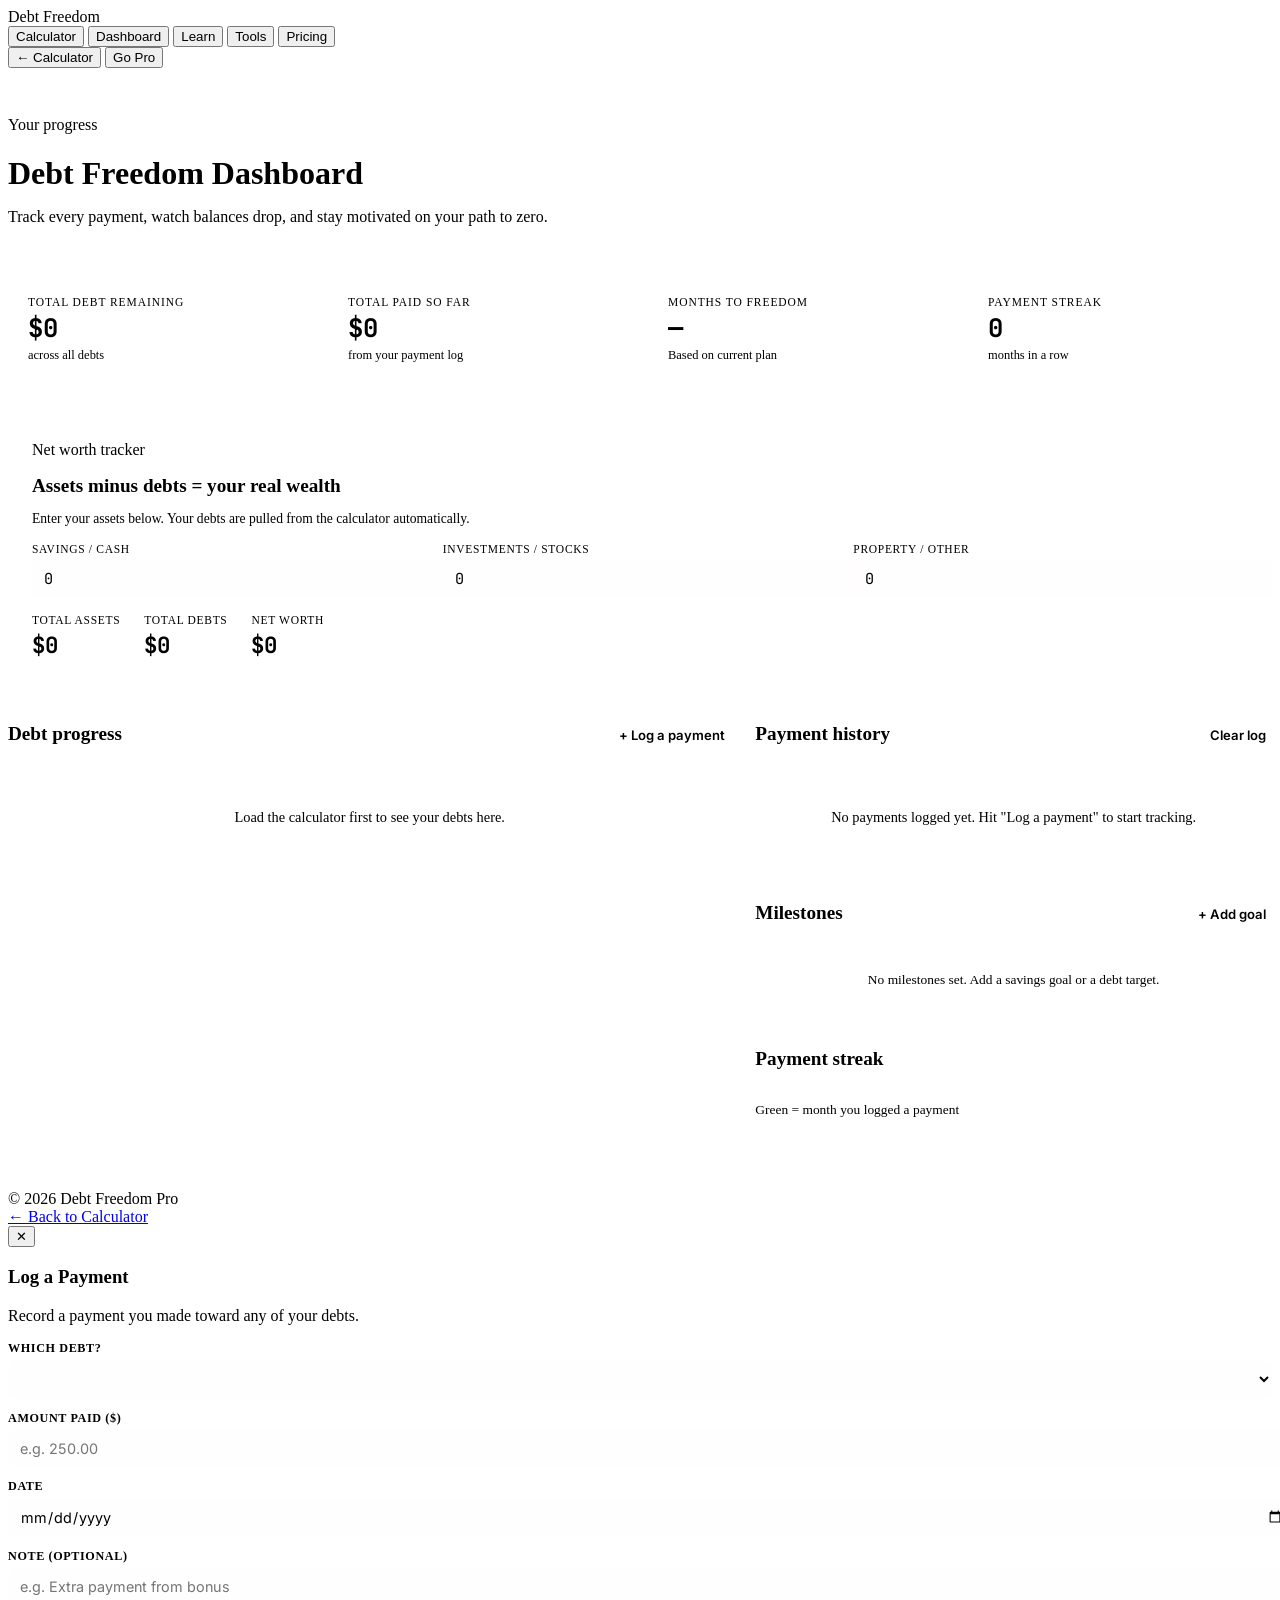
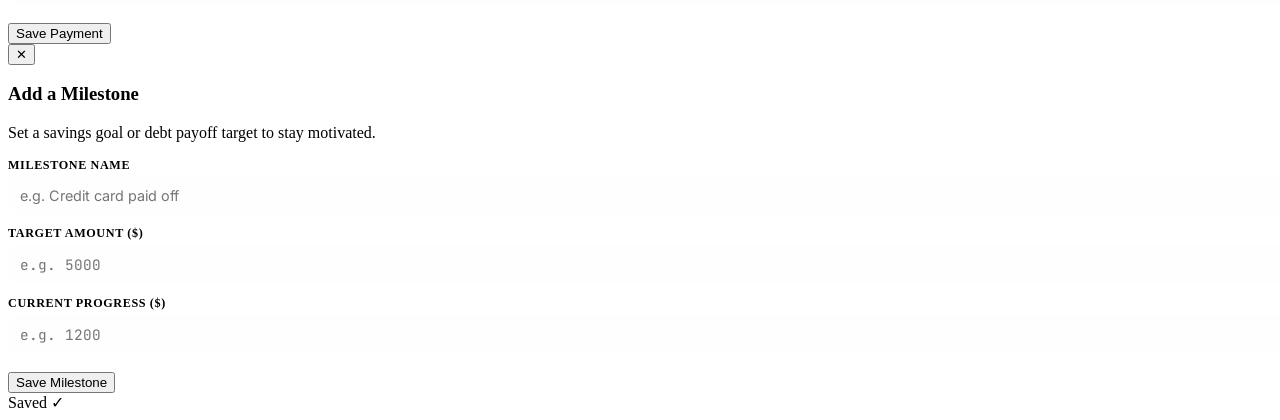
==== dashboard.html @ ec4d518f "Add files via upload" ====
<!DOCTYPE html>
<html lang="en">
<head>
<meta charset="UTF-8">
<meta name="viewport" content="width=device-width, initial-scale=1.0">
<title>Dashboard — Debt Freedom Pro</title>
<link rel="preconnect" href="https://fonts.googleapis.com">
<link rel="preconnect" href="https://fonts.gstatic.com" crossorigin>
<link href="https://fonts.googleapis.com/css2?family=Fraunces:opsz,wght@9..144,400;9..144,600;9..144,700&family=Inter:wght@400;500;600;700&family=JetBrains+Mono:wght@400;500;600;700&display=swap" rel="stylesheet">
<link rel="stylesheet" href="../css/style.css">
<style>
.page-hero{padding:48px 0 32px;}
.page-hero h1{font-size:2rem;margin-bottom:8px;}
.page-hero p{color:var(--slate);font-size:1rem;}

.stats-row{display:grid;grid-template-columns:repeat(4,1fr);gap:16px;margin-bottom:32px;}
@media(max-width:860px){.stats-row{grid-template-columns:1fr 1fr;}}
@media(max-width:480px){.stats-row{grid-template-columns:1fr;}}
.stat-card{background:var(--ink-2);border:1px solid var(--line);border-radius:16px;padding:22px 20px;}
.stat-card .sc-label{font-size:.72rem;text-transform:uppercase;letter-spacing:.08em;color:var(--slate);margin-bottom:8px;}
.stat-card .sc-value{font-family:'JetBrains Mono',monospace;font-size:1.6rem;font-weight:700;line-height:1;}
.stat-card .sc-sub{font-size:.78rem;color:var(--slate);margin-top:6px;}
.stat-card.green .sc-value{color:var(--green-bright);}
.stat-card.rust .sc-value{color:var(--rust);}
.stat-card.gold .sc-value{color:var(--gold);}

.dash-grid{display:grid;grid-template-columns:1.4fr 1fr;gap:24px;align-items:start;}
@media(max-width:860px){.dash-grid{grid-template-columns:1fr;}}

.section-head{display:flex;align-items:baseline;justify-content:space-between;margin-bottom:16px;}
.section-head h2{font-size:1.2rem;}
.section-head .action{font-size:.82rem;color:var(--green-bright);cursor:pointer;background:none;border:none;font-family:'Inter',sans-serif;font-weight:600;}

/* Debt progress cards */
.debt-progress-card{background:var(--ink-2);border:1px solid var(--line);border-radius:14px;padding:20px;margin-bottom:12px;}
.dpc-top{display:flex;align-items:center;justify-content:space-between;margin-bottom:12px;}
.dpc-name{font-weight:600;font-size:.97rem;}
.dpc-badge{font-size:.7rem;font-weight:700;padding:3px 9px;border-radius:5px;text-transform:uppercase;letter-spacing:.05em;}
.dpc-badge.high{background:rgba(181,80,46,0.2);color:var(--rust);}
.dpc-badge.med{background:rgba(201,155,58,0.2);color:var(--gold);}
.dpc-badge.low{background:rgba(63,163,116,0.2);color:var(--green-bright);}
.dpc-bar-wrap{background:rgba(242,237,227,0.06);border-radius:6px;height:8px;overflow:hidden;margin-bottom:8px;}
.dpc-bar{height:100%;border-radius:6px;background:var(--green-bright);transition:width .6s ease;}
.dpc-meta{display:flex;justify-content:space-between;font-size:.77rem;color:var(--slate);font-family:'JetBrains Mono',monospace;}
.dpc-actions{display:flex;gap:8px;margin-top:12px;}
.btn-sm{padding:7px 14px;border-radius:7px;font-size:.78rem;font-weight:600;font-family:'Inter',sans-serif;cursor:pointer;transition:all .15s;border:1.5px solid var(--line);background:transparent;color:var(--slate);}
.btn-sm:hover{border-color:var(--green-bright);color:var(--green-bright);}
.btn-sm.primary-sm{background:var(--green-bright);color:#0E1A24;border-color:transparent;}

/* Payment log */
.pay-log{display:flex;flex-direction:column;gap:8px;max-height:340px;overflow-y:auto;}
.pay-log::-webkit-scrollbar{width:4px;}
.pay-log::-webkit-scrollbar-thumb{background:var(--line);border-radius:4px;}
.pay-entry{display:flex;align-items:center;gap:12px;padding:12px;background:rgba(242,237,227,0.03);border:1px solid var(--line);border-radius:10px;}
.pay-entry .pe-icon{width:32px;height:32px;border-radius:50%;background:rgba(63,163,116,0.15);display:flex;align-items:center;justify-content:center;font-size:1rem;flex-shrink:0;}
.pay-entry .pe-info{flex:1;min-width:0;}
.pay-entry .pe-name{font-size:.88rem;font-weight:600;}
.pay-entry .pe-date{font-size:.74rem;color:var(--slate);}
.pay-entry .pe-amount{font-family:'JetBrains Mono',monospace;font-size:.9rem;color:var(--green-bright);font-weight:700;white-space:nowrap;}
.empty-log{text-align:center;padding:32px;color:var(--slate);font-size:.9rem;}

/* Goals */
.goal-card{background:var(--ink-2);border:1px solid var(--line);border-radius:14px;padding:18px;margin-bottom:10px;}
.goal-card .gc-name{font-weight:600;font-size:.92rem;margin-bottom:6px;}
.goal-card .gc-bar-wrap{background:rgba(242,237,227,0.06);border-radius:4px;height:6px;overflow:hidden;margin-bottom:6px;}
.goal-card .gc-bar{height:100%;border-radius:4px;background:var(--gold);transition:width .5s ease;}
.goal-card .gc-meta{font-size:.75rem;color:var(--slate);display:flex;justify-content:space-between;}

/* Log payment modal */
#logModal .modal-body{display:flex;flex-direction:column;gap:12px;}
#logModal label{font-size:.76rem;font-weight:600;color:var(--slate);text-transform:uppercase;letter-spacing:.05em;display:block;margin-bottom:4px;}
#logModal select, #logModal input{width:100%;padding:10px 12px;border-radius:9px;border:1.5px solid var(--line);background:rgba(242,237,227,0.06);color:var(--paper);font-family:'Inter',sans-serif;font-size:.9rem;}
#logModal select:focus, #logModal input:focus{outline:none;border-color:var(--green-bright);}

/* Net worth */
.nw-card{background:linear-gradient(160deg,var(--ink-2),#0F2028);border:1px solid var(--line);border-radius:16px;padding:24px;margin-bottom:24px;}
.nw-grid{display:grid;grid-template-columns:1fr 1fr 1fr;gap:16px;margin-top:16px;}
@media(max-width:560px){.nw-grid{grid-template-columns:1fr;}}
.nw-item label{font-size:.72rem;text-transform:uppercase;letter-spacing:.06em;color:var(--slate);display:block;margin-bottom:4px;}
.nw-item input{width:100%;padding:9px 12px;border-radius:8px;border:1.5px solid var(--line);background:rgba(242,237,227,0.06);color:var(--paper);font-family:'JetBrains Mono',monospace;font-size:.95rem;}
.nw-item input:focus{outline:none;border-color:var(--green-bright);}
.nw-result{margin-top:16px;display:flex;gap:24px;flex-wrap:wrap;}
.nw-res-item .nwr-label{font-size:.72rem;color:var(--slate);text-transform:uppercase;letter-spacing:.06em;margin-bottom:4px;}
.nw-res-item .nwr-val{font-family:'JetBrains Mono',monospace;font-size:1.4rem;font-weight:700;}

/* Streak */
.streak-row{display:flex;gap:8px;flex-wrap:wrap;margin-top:12px;}
.streak-day{width:28px;height:28px;border-radius:6px;background:rgba(242,237,227,0.06);border:1px solid var(--line);display:flex;align-items:center;justify-content:center;font-size:.65rem;color:var(--slate);}
.streak-day.paid{background:rgba(63,163,116,0.2);border-color:rgba(63,163,116,0.4);color:var(--green-bright);}
</style>
</head>
<body>

<nav class="top">
  <div class="wrap nav-inner">
    <div class="brand" onclick="location.href='../index.html'"><span class="dot"></span> Debt Freedom</div>
    <div class="nav-links">
      <button class="nav-link" onclick="location.href='../index.html'">Calculator</button>
      <button class="nav-link active" onclick="location.href='dashboard.html'">Dashboard</button>
      <button class="nav-link" onclick="location.href='learn.html'">Learn</button>
      <button class="nav-link" onclick="location.href='tools.html'">Tools</button>
      <button class="nav-link" onclick="location.href='pricing.html'">Pricing</button>
    </div>
    <div class="nav-actions">
      <button class="btn-nav ghost" onclick="location.href='../index.html'" type="button">← Calculator</button>
      <button class="btn-nav primary" id="navUpgrade" type="button">Go Pro</button>
    </div>
  </div>
</nav>

<div class="wrap">
  <div class="page-hero">
    <div class="eyebrow">Your progress</div>
    <h1>Debt Freedom Dashboard</h1>
    <p>Track every payment, watch balances drop, and stay motivated on your path to zero.</p>
  </div>

  <!-- Stats row -->
  <div class="stats-row" id="statsRow">
    <div class="stat-card rust">
      <div class="sc-label">Total debt remaining</div>
      <div class="sc-value" id="sc-total">$0</div>
      <div class="sc-sub" id="sc-total-sub">across all debts</div>
    </div>
    <div class="stat-card green">
      <div class="sc-label">Total paid so far</div>
      <div class="sc-value" id="sc-paid">$0</div>
      <div class="sc-sub">from your payment log</div>
    </div>
    <div class="stat-card gold">
      <div class="sc-label">Months to freedom</div>
      <div class="sc-value" id="sc-months">—</div>
      <div class="sc-sub" id="sc-freeDate">Based on current plan</div>
    </div>
    <div class="stat-card">
      <div class="sc-label">Payment streak</div>
      <div class="sc-value" id="sc-streak" style="color:var(--green-bright);">0</div>
      <div class="sc-sub">months in a row</div>
    </div>
  </div>

  <!-- Net worth tracker -->
  <div class="nw-card">
    <div class="eyebrow" style="margin-bottom:8px;">Net worth tracker</div>
    <h2 style="font-size:1.2rem;margin-bottom:4px;">Assets minus debts = your real wealth</h2>
    <p style="color:var(--slate);font-size:.85rem;">Enter your assets below. Your debts are pulled from the calculator automatically.</p>
    <div class="nw-grid">
      <div class="nw-item">
        <label>Savings / Cash</label>
        <input type="number" id="nw-savings" min="0" step="100" value="0" inputmode="decimal" placeholder="0">
      </div>
      <div class="nw-item">
        <label>Investments / Stocks</label>
        <input type="number" id="nw-investments" min="0" step="100" value="0" inputmode="decimal" placeholder="0">
      </div>
      <div class="nw-item">
        <label>Property / Other</label>
        <input type="number" id="nw-property" min="0" step="1000" value="0" inputmode="decimal" placeholder="0">
      </div>
    </div>
    <div class="nw-result">
      <div class="nw-res-item"><div class="nwr-label">Total assets</div><div class="nwr-val" id="nw-assets" style="color:var(--green-bright);">$0</div></div>
      <div class="nw-res-item"><div class="nwr-label">Total debts</div><div class="nwr-val" id="nw-debts" style="color:var(--rust);">$0</div></div>
      <div class="nw-res-item"><div class="nwr-label">Net worth</div><div class="nwr-val" id="nw-net">$0</div></div>
    </div>
  </div>

  <div class="dash-grid">
    <!-- LEFT: Debt progress cards -->
    <div>
      <div class="section-head">
        <h2>Debt progress</h2>
        <button class="action" id="logPaymentBtn">+ Log a payment</button>
      </div>
      <div id="debtProgressList">
        <div class="empty-log">Load the calculator first to see your debts here.</div>
      </div>
    </div>

    <!-- RIGHT: Payment log + Goals -->
    <div>
      <!-- Payment log -->
      <div class="section-head" style="margin-top:0;">
        <h2>Payment history</h2>
        <button class="action" id="clearLogBtn" style="color:var(--rust);">Clear log</button>
      </div>
      <div class="pay-log" id="payLog">
        <div class="empty-log">No payments logged yet. Hit "Log a payment" to start tracking.</div>
      </div>

      <!-- Goals -->
      <div class="section-head" style="margin-top:28px;">
        <h2>Milestones</h2>
        <button class="action" id="addGoalBtn">+ Add goal</button>
      </div>
      <div id="goalList">
        <div class="empty-log" style="padding:16px 0;font-size:.84rem;color:var(--slate);">No milestones set. Add a savings goal or a debt target.</div>
      </div>

      <!-- Streak calendar -->
      <div style="margin-top:28px;">
        <div class="section-head">
          <h2>Payment streak</h2>
        </div>
        <p style="font-size:.84rem;color:var(--slate);margin-bottom:12px;">Green = month you logged a payment</p>
        <div class="streak-row" id="streakRow"></div>
      </div>
    </div>
  </div>
</div>

<!-- footer spacer -->
<div style="height:60px;"></div>

<footer>
  <div class="wrap">
    <div class="foot-bottom">
      <div>© <span id="year"></span> Debt Freedom Pro</div>
      <div><a href="../index.html">← Back to Calculator</a></div>
    </div>
  </div>
</footer>

<!-- Log Payment Modal -->
<div class="modal-backdrop" id="logModal">
  <div class="modal">
    <button class="close-btn" id="closeLogModal">✕</button>
    <h3>Log a Payment</h3>
    <p>Record a payment you made toward any of your debts.</p>
    <div class="modal-body">
      <div>
        <label>Which debt?</label>
        <select id="logDebtSelect"></select>
      </div>
      <div>
        <label>Amount paid ($)</label>
        <input type="number" id="logAmount" min="0" step="0.01" placeholder="e.g. 250.00">
      </div>
      <div>
        <label>Date</label>
        <input type="date" id="logDate">
      </div>
      <div>
        <label>Note (optional)</label>
        <input type="text" id="logNote" placeholder="e.g. Extra payment from bonus">
      </div>
    </div>
    <br>
    <button class="btn-primary" id="submitLogBtn">Save Payment</button>
  </div>
</div>

<!-- Add Goal Modal -->
<div class="modal-backdrop" id="goalModal">
  <div class="modal">
    <button class="close-btn" id="closeGoalModal">✕</button>
    <h3>Add a Milestone</h3>
    <p>Set a savings goal or debt payoff target to stay motivated.</p>
    <div style="display:flex;flex-direction:column;gap:12px;">
      <div>
        <label style="font-size:.76rem;font-weight:600;color:var(--slate);text-transform:uppercase;letter-spacing:.05em;display:block;margin-bottom:4px;">Milestone name</label>
        <input type="text" id="goalName" placeholder="e.g. Credit card paid off" style="width:100%;padding:10px 12px;border-radius:9px;border:1.5px solid var(--line);background:rgba(242,237,227,0.06);color:var(--paper);font-family:'Inter',sans-serif;font-size:.9rem;">
      </div>
      <div>
        <label style="font-size:.76rem;font-weight:600;color:var(--slate);text-transform:uppercase;letter-spacing:.05em;display:block;margin-bottom:4px;">Target amount ($)</label>
        <input type="number" id="goalTarget" min="0" placeholder="e.g. 5000" style="width:100%;padding:10px 12px;border-radius:9px;border:1.5px solid var(--line);background:rgba(242,237,227,0.06);color:var(--paper);font-family:'JetBrains Mono',monospace;font-size:.9rem;">
      </div>
      <div>
        <label style="font-size:.76rem;font-weight:600;color:var(--slate);text-transform:uppercase;letter-spacing:.05em;display:block;margin-bottom:4px;">Current progress ($)</label>
        <input type="number" id="goalCurrent" min="0" placeholder="e.g. 1200" style="width:100%;padding:10px 12px;border-radius:9px;border:1.5px solid var(--line);background:rgba(242,237,227,0.06);color:var(--paper);font-family:'JetBrains Mono',monospace;font-size:.9rem;">
      </div>
    </div>
    <br>
    <button class="btn-primary" id="submitGoalBtn">Save Milestone</button>
  </div>
</div>

<div id="toast">Saved ✓</div>

<script src="../js/utils.js"></script>
<script>
(function(){
"use strict";

document.getElementById('year').textContent = new Date().getFullYear();

var state = loadAppState();

// Set today as default date
document.getElementById('logDate').value = new Date().toISOString().split('T')[0];

// ── Net worth ──
var NWK = 'df.networth.v1';
function loadNW(){ try{ return JSON.parse(localStorage.getItem(NWK))||{savings:0,investments:0,property:0}; }catch(e){return{savings:0,investments:0,property:0};} }
function saveNW(nw){ try{ localStorage.setItem(NWK, JSON.stringify(nw)); }catch(e){} }

var nw = loadNW();
document.getElementById('nw-savings').value = nw.savings||0;
document.getElementById('nw-investments').value = nw.investments||0;
document.getElementById('nw-property').value = nw.property||0;

function updateNW(){
  var s = parseFloat(document.getElementById('nw-savings').value)||0;
  var i = parseFloat(document.getElementById('nw-investments').value)||0;
  var p = parseFloat(document.getElementById('nw-property').value)||0;
  saveNW({savings:s,investments:i,property:p});
  var assets = s+i+p;
  var totalDebt = state.debts.reduce(function(a,d){ return a+(d.balance||0); },0);
  var net = assets - totalDebt;
  document.getElementById('nw-assets').textContent = fmtMoney(assets);
  document.getElementById('nw-debts').textContent = fmtMoney(totalDebt);
  var netEl = document.getElementById('nw-net');
  netEl.textContent = (net>=0?'+':'')+fmtMoney(net);
  netEl.style.color = net>=0 ? 'var(--green-bright)' : 'var(--rust)';
}
['nw-savings','nw-investments','nw-property'].forEach(function(id){
  document.getElementById(id).addEventListener('input', updateNW);
});
updateNW();

// ── Stats ──
function updateStats(){
  var totalDebt = state.debts.reduce(function(a,d){ return a+(d.balance||0); },0);
  var totalPaid = (state.payLog||[]).reduce(function(a,p){ return a+p.amount; },0);
  document.getElementById('sc-total').textContent = fmtMoney(totalDebt);
  document.getElementById('sc-paid').textContent = fmtMoney(totalPaid);

  var validDebts = state.debts.filter(function(d){ return d.balance>0; });
  if(validDebts.length>0){
    var r = simulate(validDebts, state.extra, state.strategy);
    document.getElementById('sc-months').textContent = r.months;
    document.getElementById('sc-freeDate').textContent = monthsToLabel(r.months);
  }

  // streak
  var log = state.payLog||[];
  var monthsWithPayments = {};
  log.forEach(function(p){
    var d = new Date(p.date);
    var key = d.getFullYear()+'-'+d.getMonth();
    monthsWithPayments[key] = true;
  });
  var streak = 0;
  var now = new Date();
  for(var i=0;i<24;i++){
    var d2 = new Date(now.getFullYear(), now.getMonth()-i, 1);
    var key2 = d2.getFullYear()+'-'+d2.getMonth();
    if(monthsWithPayments[key2]) streak++;
    else if(i>0) break;
  }
  document.getElementById('sc-streak').textContent = streak;
}

// ── Debt progress ──
function renderDebtProgress(){
  var el = document.getElementById('debtProgressList');
  if(!state.debts||!state.debts.length){
    el.innerHTML='<div class="empty-log">No debts found. <a href="../index.html" style="color:var(--green-bright);">Add debts in the calculator →</a></div>';
    return;
  }
  var totalPaidByDebt = {};
  (state.payLog||[]).forEach(function(p){
    totalPaidByDebt[p.debtId] = (totalPaidByDebt[p.debtId]||0)+p.amount;
  });

  el.innerHTML='';
  state.debts.forEach(function(d){
    var originalBal = (totalPaidByDebt[d.id]||0) + d.balance;
    var paidSoFar = totalPaidByDebt[d.id]||0;
    var pct = originalBal>0 ? Math.min(100, Math.round((paidSoFar/originalBal)*100)) : 0;
    var aprClass = d.apr>=20 ? 'high' : d.apr>=10 ? 'med' : 'low';
    var card = document.createElement('div');
    card.className='debt-progress-card';
    card.innerHTML=
      '<div class="dpc-top"><span class="dpc-name">'+esc(d.name||'Debt')+'</span><span class="dpc-badge '+aprClass+'">'+d.apr+'% APR</span></div>'+
      '<div class="dpc-bar-wrap"><div class="dpc-bar" style="width:'+pct+'%"></div></div>'+
      '<div class="dpc-meta"><span>'+fmtMoney(d.balance)+' remaining</span><span>'+pct+'% paid</span></div>'+
      '<div class="dpc-actions">'+
        '<button class="btn-sm primary-sm log-this" data-id="'+d.id+'" data-name="'+esc(d.name)+'" type="button">+ Log payment</button>'+
        '<span style="font-size:.78rem;color:var(--slate);display:flex;align-items:center;">Min: '+fmtMoney(d.min)+'/mo</span>'+
      '</div>';
    el.appendChild(card);
  });

  el.querySelectorAll('.log-this').forEach(function(btn){
    btn.addEventListener('click', function(){
      document.getElementById('logDebtSelect').value = btn.dataset.id;
      openLogModal();
    });
  });
}

// ── Payment log ──
function renderPayLog(){
  var el = document.getElementById('payLog');
  var log = (state.payLog||[]).slice().reverse();
  if(!log.length){
    el.innerHTML='<div class="empty-log">No payments logged yet.</div>';
    return;
  }
  el.innerHTML='';
  log.forEach(function(p){
    var entry = document.createElement('div');
    entry.className='pay-entry';
    entry.innerHTML=
      '<div class="pe-icon">💳</div>'+
      '<div class="pe-info">'+
        '<div class="pe-name">'+esc(p.debtName)+(p.note?' <span style="font-weight:400;color:var(--slate)">· '+esc(p.note)+'</span>':'')+'</div>'+
        '<div class="pe-date">'+new Date(p.date).toLocaleDateString('en-US',{month:'short',day:'numeric',year:'numeric'})+'</div>'+
      '</div>'+
      '<div class="pe-amount">'+fmtMoney(p.amount)+'</div>';
    el.appendChild(entry);
  });
}

// ── Goals ──
function renderGoals(){
  var el = document.getElementById('goalList');
  var goals = state.goals||[];
  if(!goals.length){
    el.innerHTML='<div class="empty-log" style="padding:16px 0;font-size:.84rem;color:var(--slate);">No milestones set.</div>';
    return;
  }
  el.innerHTML='';
  goals.forEach(function(g,i){
    var pct = g.target>0 ? Math.min(100,Math.round((g.current/g.target)*100)) : 0;
    var card = document.createElement('div');
    card.className='goal-card';
    card.innerHTML=
      '<div style="display:flex;justify-content:space-between;align-items:center;margin-bottom:6px;">'+
        '<div class="gc-name">'+esc(g.name)+'</div>'+
        '<button style="background:none;border:none;color:var(--rust);cursor:pointer;font-size:.85rem;" onclick="removeGoal('+i+')">✕</button>'+
      '</div>'+
      '<div class="gc-bar-wrap"><div class="gc-bar" style="width:'+pct+'%"></div></div>'+
      '<div class="gc-meta"><span>'+fmtMoney(g.current)+' / '+fmtMoney(g.target)+'</span><span>'+pct+'% complete</span></div>';
    el.appendChild(card);
  });
}

window.removeGoal = function(i){
  state.goals.splice(i,1);
  saveAppState(state);
  renderGoals();
};

// ── Streak calendar ──
function renderStreak(){
  var el = document.getElementById('streakRow');
  el.innerHTML='';
  var log = state.payLog||[];
  var monthsWithPayments = {};
  log.forEach(function(p){
    var d = new Date(p.date);
    var key = d.getFullYear()+'-'+d.getMonth();
    monthsWithPayments[key] = true;
  });
  var now = new Date();
  for(var i=11;i>=0;i--){
    var d2 = new Date(now.getFullYear(), now.getMonth()-i, 1);
    var key2 = d2.getFullYear()+'-'+d2.getMonth();
    var hasPay = !!monthsWithPayments[key2];
    var day = document.createElement('div');
    day.className='streak-day'+(hasPay?' paid':'');
    day.title = d2.toLocaleDateString('en-US',{month:'short',year:'numeric'});
    day.textContent = d2.toLocaleDateString('en-US',{month:'short'}).slice(0,1);
    el.appendChild(day);
  }
}

// ── Log modal ──
function openLogModal(){
  var sel = document.getElementById('logDebtSelect');
  sel.innerHTML='';
  state.debts.forEach(function(d){
    var opt = document.createElement('option');
    opt.value=d.id;
    opt.textContent=d.name||'Debt';
    sel.appendChild(opt);
  });
  document.getElementById('logModal').classList.add('open');
}
document.getElementById('logPaymentBtn').addEventListener('click', openLogModal);
document.getElementById('closeLogModal').addEventListener('click', function(){
  document.getElementById('logModal').classList.remove('open');
});
document.getElementById('logModal').addEventListener('click', function(e){ if(e.target===this) this.classList.remove('open'); });

document.getElementById('submitLogBtn').addEventListener('click', function(){
  var debtId = document.getElementById('logDebtSelect').value;
  var amount = parseFloat(document.getElementById('logAmount').value)||0;
  var date = document.getElementById('logDate').value;
  var note = document.getElementById('logNote').value;
  if(!amount){ showToast('Enter an amount.'); return; }
  if(!date){ showToast('Enter a date.'); return; }
  var debtName = '';
  state.debts.forEach(function(d){ if(d.id===debtId) debtName=d.name; });

  if(!state.payLog) state.payLog=[];
  state.payLog.push({ id:uid(), debtId:debtId, debtName:debtName, amount:amount, date:date, note:note });
  saveAppState(state);
  document.getElementById('logModal').classList.remove('open');
  document.getElementById('logAmount').value='';
  document.getElementById('logNote').value='';
  refresh();
  showToast('Payment logged! 🎉');
});

// ── Goal modal ──
document.getElementById('addGoalBtn').addEventListener('click', function(){
  document.getElementById('goalModal').classList.add('open');
});
document.getElementById('closeGoalModal').addEventListener('click', function(){
  document.getElementById('goalModal').classList.remove('open');
});
document.getElementById('goalModal').addEventListener('click', function(e){ if(e.target===this) this.classList.remove('open'); });

document.getElementById('submitGoalBtn').addEventListener('click', function(){
  var name = document.getElementById('goalName').value.trim();
  var target = parseFloat(document.getElementById('goalTarget').value)||0;
  var current = parseFloat(document.getElementById('goalCurrent').value)||0;
  if(!name){ showToast('Enter a milestone name.'); return; }
  if(!target){ showToast('Enter a target amount.'); return; }
  if(!state.goals) state.goals=[];
  state.goals.push({ name:name, target:target, current:current });
  saveAppState(state);
  document.getElementById('goalModal').classList.remove('open');
  document.getElementById('goalName').value='';
  document.getElementById('goalTarget').value='';
  document.getElementById('goalCurrent').value='';
  renderGoals();
  showToast('Milestone added!');
});

document.getElementById('clearLogBtn').addEventListener('click', function(){
  if(!confirm('Clear all payment history? This cannot be undone.')) return;
  state.payLog=[];
  saveAppState(state);
  refresh();
  showToast('Payment log cleared.');
});

document.getElementById('navUpgrade').addEventListener('click', function(){
  location.href='pricing.html';
});

function refresh(){
  updateStats();
  renderDebtProgress();
  renderPayLog();
  renderGoals();
  renderStreak();
  updateNW();
}

refresh();

})();
</script>
</body>
</html>
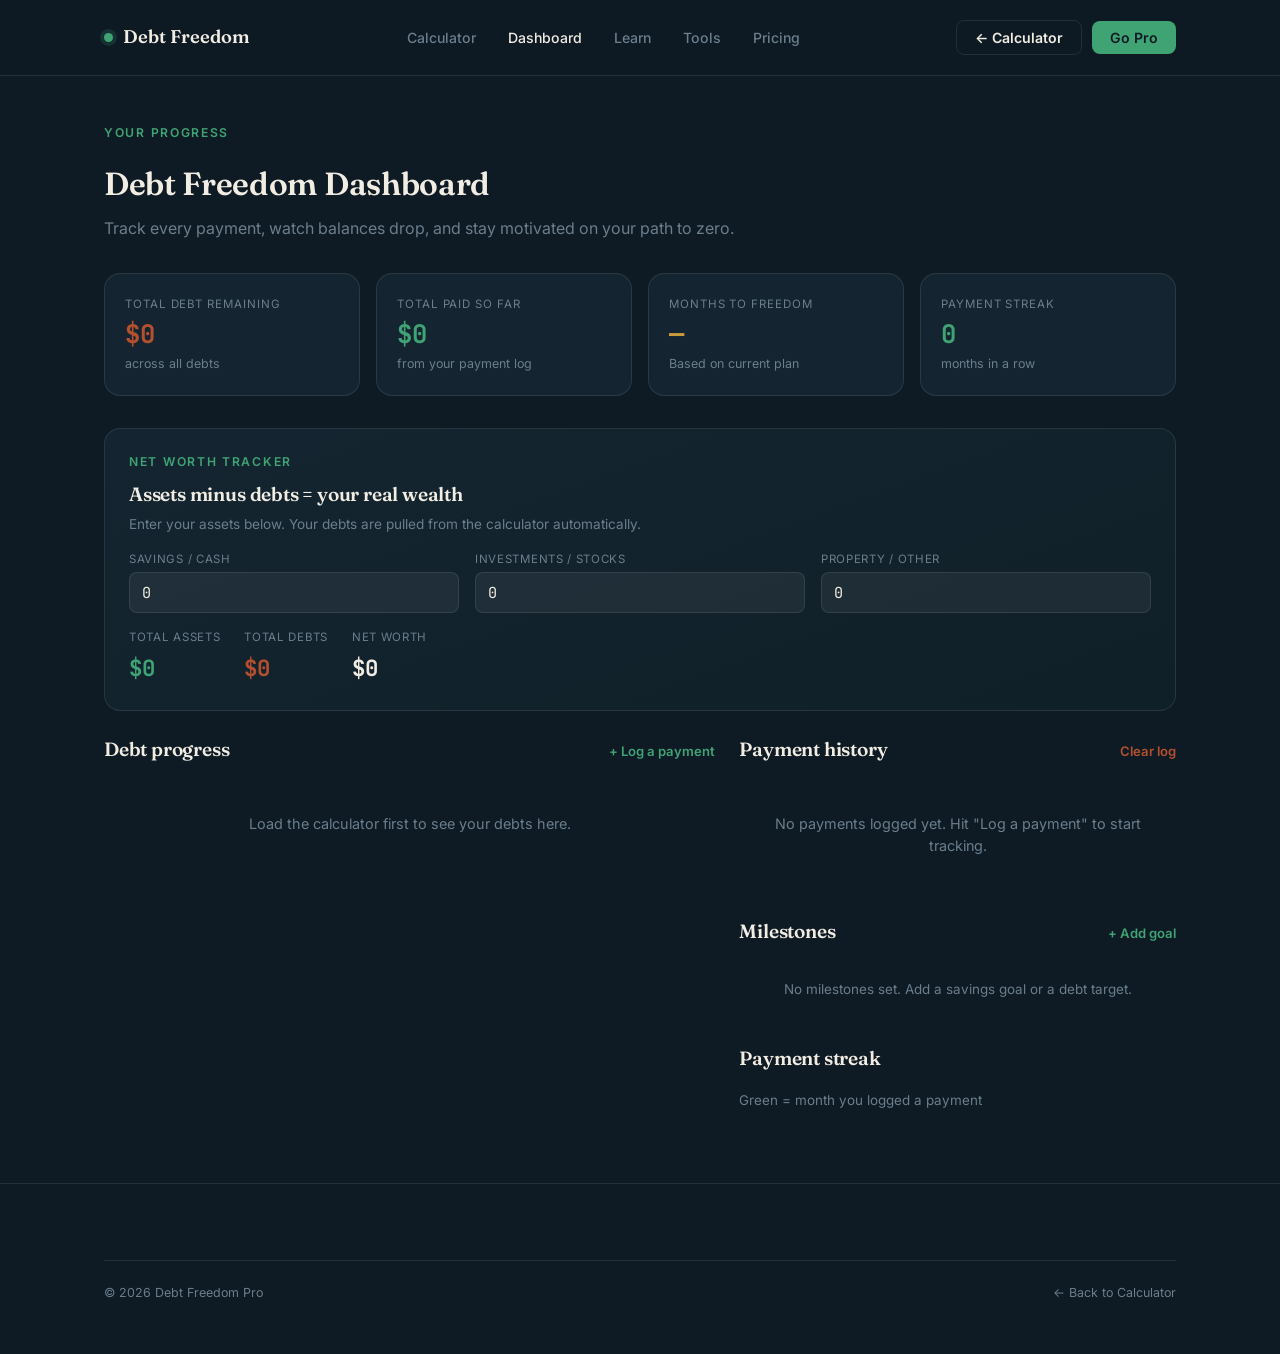
==== commit 68aae6eb: "Update stylesheet link in dashboard.html" ====
--- a/dashboard.html
+++ b/dashboard.html
@@ -7,7 +7,7 @@
 <link rel="preconnect" href="https://fonts.googleapis.com">
 <link rel="preconnect" href="https://fonts.gstatic.com" crossorigin>
 <link href="https://fonts.googleapis.com/css2?family=Fraunces:opsz,wght@9..144,400;9..144,600;9..144,700&family=Inter:wght@400;500;600;700&family=JetBrains+Mono:wght@400;500;600;700&display=swap" rel="stylesheet">
-<link rel="stylesheet" href="../css/style.css">
+<link rel="stylesheet" href="style.css">
 <style>
 .page-hero{padding:48px 0 32px;}
 .page-hero h1{font-size:2rem;margin-bottom:8px;}
--- a/style.css
+++ b/style.css
@@ -0,0 +1,176 @@
+/* =====================================================
+   DEBT FREEDOM PRO — Global Stylesheet
+   ===================================================== */
+@import url('https://fonts.googleapis.com/css2?family=Fraunces:opsz,wght@9..144,300;9..144,400;9..144,600;9..144,700&family=Inter:wght@400;500;600;700&family=JetBrains+Mono:wght@400;500;600;700&display=swap');
+
+:root {
+  --ink: #0E1A24;
+  --ink-2: #142531;
+  --ink-3: #1a2f3d;
+  --paper: #F2EDE3;
+  --paper-dim: #E7E0D2;
+  --paper-soft: #f8f5ef;
+  --green: #2E7D5B;
+  --green-bright: #3FA374;
+  --green-glow: rgba(63,163,116,0.18);
+  --rust: #B5502E;
+  --gold: #C99B3A;
+  --purple: #7C5CBF;
+  --slate: #6B7E8C;
+  --slate-dim: #41525E;
+  --line: rgba(242,237,227,0.1);
+  --line-light: rgba(14,26,36,0.1);
+  --radius: 14px;
+  --shadow: 0 20px 50px -20px rgba(0,0,0,0.45);
+  --shadow-sm: 0 4px 20px -8px rgba(0,0,0,0.35);
+}
+
+*, *::before, *::after { box-sizing: border-box; margin: 0; padding: 0; }
+html { scroll-behavior: smooth; }
+body { background: var(--ink); color: var(--paper); font-family: 'Inter', sans-serif; -webkit-font-smoothing: antialiased; line-height: 1.55; }
+@media (prefers-reduced-motion: reduce) { * { animation-duration: .01ms !important; transition-duration: .01ms !important; } }
+h1, h2, h3, h4 { font-family: 'Fraunces', serif; font-weight: 600; letter-spacing: -.01em; }
+.mono { font-family: 'JetBrains Mono', monospace; }
+a { color: inherit; text-decoration: none; }
+
+/* ── Layout ── */
+.wrap { max-width: 1120px; margin: 0 auto; padding: 0 24px; }
+
+/* ── Nav ── */
+nav.top {
+  padding: 20px 0;
+  border-bottom: 1px solid var(--line);
+  position: sticky; top: 0; z-index: 90;
+  background: rgba(14,26,36,0.92);
+  backdrop-filter: blur(12px);
+  -webkit-backdrop-filter: blur(12px);
+}
+.nav-inner { display: flex; align-items: center; justify-content: space-between; gap: 16px; }
+.brand { display: flex; align-items: center; gap: 10px; font-family: 'Fraunces', serif; font-weight: 600; font-size: 1.15rem; cursor: pointer; }
+.brand .dot { width: 9px; height: 9px; border-radius: 50%; background: var(--green-bright); box-shadow: 0 0 0 4px var(--green-glow); }
+.nav-links { display: flex; gap: 4px; align-items: center; }
+.nav-link { padding: 8px 14px; border-radius: 8px; font-size: 0.88rem; font-weight: 500; color: var(--slate); cursor: pointer; transition: all .15s; border: none; background: transparent; font-family: 'Inter', sans-serif; }
+.nav-link:hover { color: var(--paper); background: rgba(242,237,227,0.05); }
+.nav-link.active { color: var(--paper); }
+.nav-actions { display: flex; gap: 10px; align-items: center; }
+.btn-nav { padding: 8px 18px; border-radius: 8px; font-size: 0.88rem; font-weight: 600; cursor: pointer; font-family: 'Inter', sans-serif; transition: all .15s; }
+.btn-nav.ghost { background: transparent; border: 1.5px solid var(--line); color: var(--paper); }
+.btn-nav.ghost:hover { border-color: rgba(242,237,227,0.3); background: rgba(242,237,227,0.05); }
+.btn-nav.primary { background: var(--green-bright); border: none; color: #0E1A24; }
+.btn-nav.primary:hover { filter: brightness(1.08); }
+@media (max-width: 760px) { .nav-links { display: none; } }
+
+/* ── Eyebrow ── */
+.eyebrow { font-size: .76rem; text-transform: uppercase; letter-spacing: .14em; color: var(--green-bright); font-weight: 600; margin-bottom: 16px; }
+
+/* ── Buttons ── */
+.btn-primary { display: block; width: 100%; text-align: center; background: var(--green-bright); color: #0E1A24; font-weight: 700; padding: 14px; border-radius: 10px; border: none; cursor: pointer; font-size: .97rem; font-family: 'Inter', sans-serif; transition: transform .12s, box-shadow .12s; }
+.btn-primary:hover { transform: translateY(-1px); box-shadow: 0 10px 24px -8px rgba(63,163,116,0.5); }
+.btn-ghost { display: inline-block; background: transparent; border: 1.5px solid rgba(14,26,36,0.2); color: var(--ink); font-weight: 600; padding: 12px 24px; border-radius: 9px; cursor: pointer; font-size: .94rem; font-family: 'Inter', sans-serif; transition: all .15s; }
+.btn-ghost:hover { border-color: var(--green); color: var(--green); }
+
+/* ── Panels ── */
+.panel { background: var(--paper); color: var(--ink); border-radius: var(--radius); box-shadow: var(--shadow); overflow: hidden; }
+.panel-head { padding: 20px 24px 15px; border-bottom: 1px solid var(--line-light); display: flex; align-items: baseline; justify-content: space-between; gap: 12px; }
+.panel-head h2 { font-size: 1.2rem; color: var(--ink); }
+.panel-head .hint { font-size: .78rem; color: var(--slate-dim); }
+.panel-body { padding: 18px 24px 24px; }
+.panel.dark { background: linear-gradient(160deg, var(--ink-2), #0F2028); color: var(--paper); border: 1px solid var(--line); }
+.panel.dark .panel-head { border-bottom: 1px solid var(--line); }
+.panel.dark .panel-head h2 { color: var(--paper); }
+
+/* ── Toast ── */
+#toast { position: fixed; bottom: 24px; left: 50%; transform: translateX(-50%) translateY(20px); background: var(--ink-2); color: var(--paper); border: 1px solid var(--line); padding: 11px 20px; border-radius: 10px; font-size: .84rem; opacity: 0; pointer-events: none; transition: all .25s; box-shadow: var(--shadow); z-index: 200; }
+#toast.show { opacity: 1; transform: translateX(-50%) translateY(0); }
+
+/* ── Modal ── */
+.modal-backdrop { position: fixed; inset: 0; background: rgba(0,0,0,0.6); z-index: 300; display: none; align-items: center; justify-content: center; padding: 24px; }
+.modal-backdrop.open { display: flex; }
+.modal { background: var(--ink-2); border: 1px solid var(--line); border-radius: 22px; padding: 36px; max-width: 520px; width: 100%; box-shadow: var(--shadow); position: relative; max-height: 90vh; overflow-y: auto; }
+.modal h3 { font-size: 1.5rem; margin-bottom: 10px; }
+.modal p { color: var(--slate); font-size: .93rem; margin-bottom: 20px; line-height: 1.6; }
+.modal input[type=email], .modal input[type=text] { width: 100%; padding: 12px 14px; border-radius: 9px; border: 1.5px solid var(--line); background: rgba(242,237,227,0.06); color: var(--paper); font-family: 'Inter', sans-serif; font-size: .95rem; margin-bottom: 12px; }
+.modal input::placeholder { color: var(--slate); }
+.modal input:focus { outline: none; border-color: var(--green-bright); }
+.modal .close-btn { position: absolute; top: 16px; right: 18px; background: none; border: none; color: var(--slate); font-size: 1.3rem; cursor: pointer; }
+.modal .close-btn:hover { color: var(--paper); }
+.modal .fine { font-size: .73rem; color: var(--slate); margin-top: 10px; text-align: center; }
+
+/* ── Testimonials ── */
+.testimonials { padding: 64px 0; text-align: center; }
+.testimonials h2 { font-size: 1.9rem; margin-bottom: 10px; }
+.testimonials .sub { color: var(--slate); margin-bottom: 40px; font-size: 1rem; }
+.testi-grid { display: grid; grid-template-columns: repeat(3,1fr); gap: 20px; }
+@media (max-width: 760px) { .testi-grid { grid-template-columns: 1fr; } }
+.testi-card { background: var(--ink-2); border: 1px solid var(--line); border-radius: 16px; padding: 24px; text-align: left; }
+.testi-stars { color: var(--gold); font-size: 1rem; margin-bottom: 12px; letter-spacing: 2px; }
+.testi-text { font-size: .92rem; color: var(--paper); line-height: 1.6; margin-bottom: 16px; }
+.testi-author { font-size: .8rem; color: var(--slate); }
+.testi-author strong { display: block; color: var(--paper); font-size: .87rem; }
+
+/* ── FAQ ── */
+.faq-section { padding: 64px 0; }
+.faq-section h2 { font-size: 1.9rem; text-align: center; margin-bottom: 36px; }
+.faq-list { max-width: 720px; margin: 0 auto; display: flex; flex-direction: column; gap: 1px; }
+.faq-item { border-top: 1px solid var(--line); }
+.faq-item:last-child { border-bottom: 1px solid var(--line); }
+.faq-q { width: 100%; background: none; border: none; color: var(--paper); font-family: 'Inter', sans-serif; font-size: .97rem; font-weight: 600; text-align: left; padding: 18px 4px; cursor: pointer; display: flex; justify-content: space-between; align-items: center; gap: 16px; }
+.faq-q .icon { color: var(--green-bright); font-size: 1.2rem; transition: transform .2s; flex-shrink: 0; }
+.faq-q.open .icon { transform: rotate(45deg); }
+.faq-a { max-height: 0; overflow: hidden; transition: max-height .3s ease; }
+.faq-a p { padding: 0 4px 18px; color: var(--slate); font-size: .93rem; line-height: 1.65; }
+
+/* ── Footer ── */
+footer { border-top: 1px solid var(--line); padding: 40px 0 52px; color: var(--slate); font-size: .85rem; }
+.foot-grid { display: grid; grid-template-columns: 1.5fr 1fr 1fr 1fr; gap: 32px; }
+@media (max-width: 760px) { .foot-grid { grid-template-columns: 1fr 1fr; gap: 24px; } }
+@media (max-width: 480px) { .foot-grid { grid-template-columns: 1fr; } }
+.foot-col h5 { color: var(--paper); font-family: 'Fraunces', serif; font-size: 1rem; margin-bottom: 12px; }
+.foot-col ul { list-style: none; display: flex; flex-direction: column; gap: 8px; }
+.foot-col ul a, .foot-col ul button { color: var(--slate); transition: color .15s; background: none; border: none; font: inherit; cursor: pointer; text-align: left; padding: 0; }
+.foot-col ul a:hover, .foot-col ul button:hover { color: var(--paper); }
+.foot-bottom { border-top: 1px solid var(--line); margin-top: 36px; padding-top: 22px; display: flex; justify-content: space-between; flex-wrap: wrap; gap: 12px; font-size: .78rem; color: var(--slate); }
+
+/* ── Disclosure ── */
+.disclosure { padding: 0 24px 30px; color: var(--slate); font-size: .76rem; line-height: 1.6; max-width: 1120px; margin: 0 auto; }
+
+/* ── Animations ── */
+@keyframes fadeUp { from { opacity: 0; transform: translateY(16px); } to { opacity: 1; transform: translateY(0); } }
+.fade-up { animation: fadeUp .5s ease both; }
+.fade-up-2 { animation: fadeUp .5s .1s ease both; }
+.fade-up-3 { animation: fadeUp .5s .2s ease both; }
+
+/* ── Sticky mobile CTA ── */
+.sticky-cta { display: none; position: fixed; bottom: 0; left: 0; right: 0; background: var(--ink-2); border-top: 1px solid var(--line); padding: 12px 20px; z-index: 80; align-items: center; justify-content: space-between; gap: 12px; }
+@media (max-width: 640px) { .sticky-cta { display: flex; } }
+.sticky-cta p { font-size: .82rem; color: var(--slate); }
+.sticky-cta strong { display: block; color: var(--paper); font-size: .9rem; }
+
+/* ── Badge ── */
+.badge { background: rgba(242,237,227,0.06); border: 1px solid var(--line); border-radius: 20px; padding: 5px 14px; font-size: .78rem; color: var(--slate); }
+.badge span { color: var(--green-bright); margin-right: 5px; }
+
+/* ── Affiliate section ── */
+.affiliate-section { background: var(--ink-3); border-top: 1px solid var(--line); border-bottom: 1px solid var(--line); padding: 56px 0; }
+.affiliate-intro { text-align: center; max-width: 580px; margin: 0 auto 36px; }
+.affiliate-intro h2 { font-size: 1.8rem; margin-bottom: 12px; }
+.affiliate-intro p { color: var(--slate); font-size: 1rem; }
+.affiliate-grid { display: grid; grid-template-columns: repeat(3,1fr); gap: 20px; }
+@media (max-width: 760px) { .affiliate-grid { grid-template-columns: 1fr 1fr; } }
+@media (max-width: 480px) { .affiliate-grid { grid-template-columns: 1fr; } }
+.aff-card { background: var(--ink-2); border: 1px solid var(--line); border-radius: 16px; padding: 22px; display: flex; flex-direction: column; gap: 10px; transition: border-color .2s, transform .2s; }
+.aff-card:hover { border-color: rgba(63,163,116,0.4); transform: translateY(-2px); }
+.aff-card .aff-tag { display: inline-block; font-size: .68rem; font-weight: 700; text-transform: uppercase; letter-spacing: .06em; padding: 3px 9px; border-radius: 5px; margin-bottom: 4px; }
+.aff-tag.balance { background: rgba(63,163,116,0.18); color: var(--green-bright); }
+.aff-tag.loan { background: rgba(124,92,191,0.2); color: #a78bfa; }
+.aff-tag.savings { background: rgba(201,155,58,0.2); color: var(--gold); }
+.aff-card h4 { font-size: 1rem; color: var(--paper); line-height: 1.35; }
+.aff-card p { font-size: .82rem; color: var(--slate); flex: 1; line-height: 1.5; }
+.aff-card .aff-rate { font-family: 'JetBrains Mono', monospace; font-size: 1.2rem; color: var(--green-bright); font-weight: 700; }
+.aff-card .aff-rate small { font-size: .6em; color: var(--slate); font-family: 'Inter', sans-serif; }
+.btn-aff { display: block; text-align: center; padding: 10px; border-radius: 8px; background: var(--green-bright); color: #0E1A24; font-weight: 700; font-size: .85rem; font-family: 'Inter', sans-serif; cursor: pointer; border: none; transition: filter .15s; }
+.btn-aff:hover { filter: brightness(1.08); }
+.aff-disclosure { text-align: center; font-size: .72rem; color: var(--slate); margin-top: 20px; }
+
+/* ── Ad slots ── */
+.ad-slot { background: rgba(242,237,227,0.03); border: 1px dashed var(--line); border-radius: 10px; color: var(--slate); font-size: .76rem; text-align: center; padding: 18px; margin: 28px 0; text-transform: uppercase; letter-spacing: .06em; }
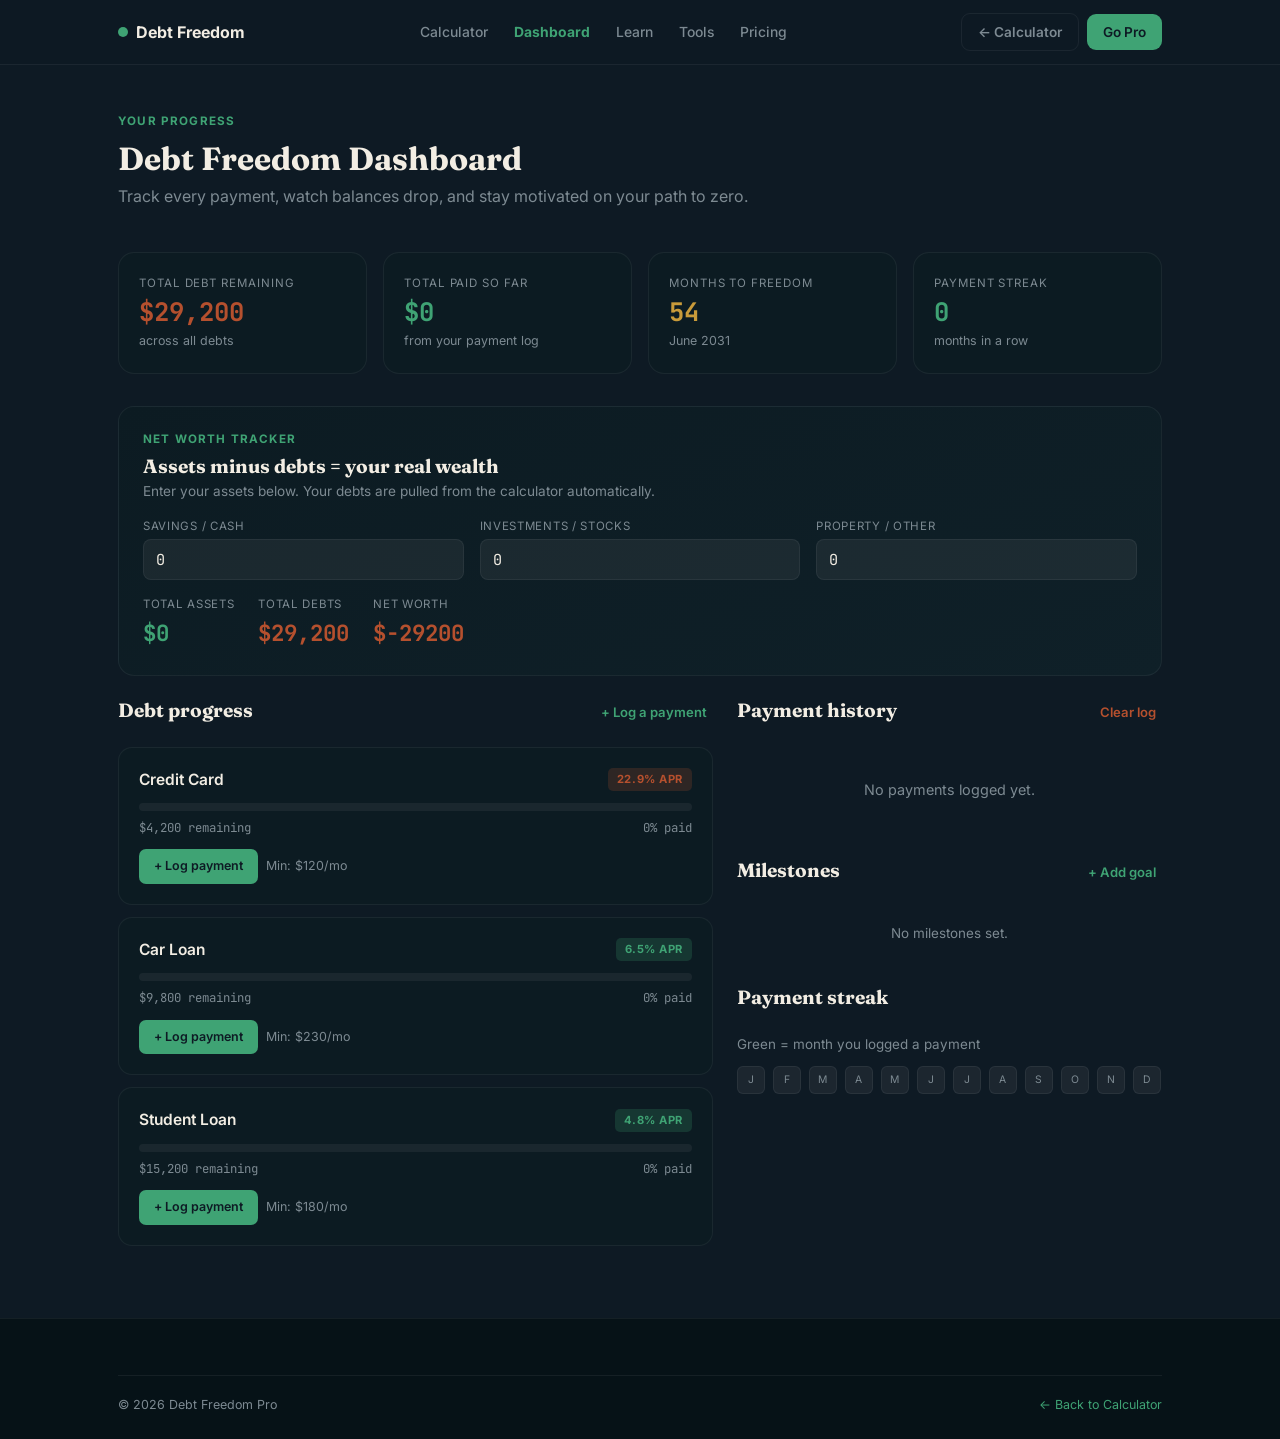
==== commit 256b094d: "Add files via upload" ====
--- a/dashboard.html
+++ b/dashboard.html
@@ -93,16 +93,16 @@
 
 <nav class="top">
   <div class="wrap nav-inner">
-    <div class="brand" onclick="location.href='../index.html'"><span class="dot"></span> Debt Freedom</div>
+    <div class="brand" onclick="location.href='index.html'"><span class="dot"></span> Debt Freedom</div>
     <div class="nav-links">
-      <button class="nav-link" onclick="location.href='../index.html'">Calculator</button>
+      <button class="nav-link" onclick="location.href='index.html'">Calculator</button>
       <button class="nav-link active" onclick="location.href='dashboard.html'">Dashboard</button>
-      <button class="nav-link" onclick="location.href='learn.html'">Learn</button>
-      <button class="nav-link" onclick="location.href='tools.html'">Tools</button>
-      <button class="nav-link" onclick="location.href='pricing.html'">Pricing</button>
+      <button class="nav-link" onclick="location.href='pages/learn.html'">Learn</button>
+      <button class="nav-link" onclick="location.href='pages/tools.html'">Tools</button>
+      <button class="nav-link" onclick="location.href='pages/pricing.html'">Pricing</button>
     </div>
     <div class="nav-actions">
-      <button class="btn-nav ghost" onclick="location.href='../index.html'" type="button">← Calculator</button>
+      <button class="btn-nav ghost" onclick="location.href='index.html'" type="button">← Calculator</button>
       <button class="btn-nav primary" id="navUpgrade" type="button">Go Pro</button>
     </div>
   </div>
@@ -277,7 +277,7 @@
 
 <div id="toast">Saved ✓</div>
 
-<script src="../js/utils.js"></script>
+<script src="../utils.js"></script>
 <script>
 (function(){
 "use strict";
@@ -540,7 +540,7 @@
 });
 
 document.getElementById('navUpgrade').addEventListener('click', function(){
-  location.href='pricing.html';
+  location.href='pages/pricing.html';
 });
 
 function refresh(){
--- a/style.css
+++ b/style.css
@@ -1,176 +1,160 @@
 /* =====================================================
    DEBT FREEDOM PRO — Global Stylesheet
    ===================================================== */
-@import url('https://fonts.googleapis.com/css2?family=Fraunces:opsz,wght@9..144,300;9..144,400;9..144,600;9..144,700&family=Inter:wght@400;500;600;700&family=JetBrains+Mono:wght@400;500;600;700&display=swap');
-
 :root {
+  --green-bright: #3FA374;
+  --green: #2E7D5B;
   --ink: #0E1A24;
-  --ink-2: #142531;
-  --ink-3: #1a2f3d;
+  --ink-2: #0C1B22;
+  --ink-3: #061217;
   --paper: #F2EDE3;
-  --paper-dim: #E7E0D2;
-  --paper-soft: #f8f5ef;
-  --green: #2E7D5B;
-  --green-bright: #3FA374;
-  --green-glow: rgba(63,163,116,0.18);
+  --slate: #7D8A92;
+  --slate-dim: #9AA6AD;
   --rust: #B5502E;
   --gold: #C99B3A;
-  --purple: #7C5CBF;
-  --slate: #6B7E8C;
-  --slate-dim: #41525E;
-  --line: rgba(242,237,227,0.1);
-  --line-light: rgba(14,26,36,0.1);
-  --radius: 14px;
-  --shadow: 0 20px 50px -20px rgba(0,0,0,0.45);
-  --shadow-sm: 0 4px 20px -8px rgba(0,0,0,0.35);
+  --line: rgba(255,255,255,0.06);
+  --line-light: rgba(14,26,36,0.08);
+  --shadow: 0 6px 20px rgba(2,10,12,0.4);
 }
 
-*, *::before, *::after { box-sizing: border-box; margin: 0; padding: 0; }
-html { scroll-behavior: smooth; }
-body { background: var(--ink); color: var(--paper); font-family: 'Inter', sans-serif; -webkit-font-smoothing: antialiased; line-height: 1.55; }
-@media (prefers-reduced-motion: reduce) { * { animation-duration: .01ms !important; transition-duration: .01ms !important; } }
-h1, h2, h3, h4 { font-family: 'Fraunces', serif; font-weight: 600; letter-spacing: -.01em; }
-.mono { font-family: 'JetBrains Mono', monospace; }
-a { color: inherit; text-decoration: none; }
+*, *::before, *::after { box-sizing: border-box; }
+html, body { height: 100%; margin: 0; font-family: 'Inter', system-ui, -apple-system, 'Segoe UI', Roboto, 'Helvetica Neue', Arial, sans-serif; background: var(--ink); color: var(--paper); }
+body { line-height: 1.5; }
 
 /* ── Layout ── */
-.wrap { max-width: 1120px; margin: 0 auto; padding: 0 24px; }
+.wrap { max-width: 1080px; margin: 0 auto; padding: 0 18px; }
 
 /* ── Nav ── */
-nav.top {
-  padding: 20px 0;
-  border-bottom: 1px solid var(--line);
-  position: sticky; top: 0; z-index: 90;
-  background: rgba(14,26,36,0.92);
-  backdrop-filter: blur(12px);
-  -webkit-backdrop-filter: blur(12px);
-}
-.nav-inner { display: flex; align-items: center; justify-content: space-between; gap: 16px; }
-.brand { display: flex; align-items: center; gap: 10px; font-family: 'Fraunces', serif; font-weight: 600; font-size: 1.15rem; cursor: pointer; }
-.brand .dot { width: 9px; height: 9px; border-radius: 50%; background: var(--green-bright); box-shadow: 0 0 0 4px var(--green-glow); }
+.top { background: rgba(14,26,36,0.92); backdrop-filter: blur(12px); padding: 13px 0; border-bottom: 1px solid var(--line); position: sticky; top: 0; z-index: 100; }
+.nav-inner { display: flex; align-items: center; justify-content: space-between; gap: 12px; }
+.brand { font-weight: 700; cursor: pointer; display: flex; align-items: center; gap: 8px; color: var(--paper); font-size: 1rem; user-select: none; }
+.brand .dot { width: 10px; height: 10px; background: var(--green-bright); border-radius: 50%; display: inline-block; flex-shrink: 0; }
 .nav-links { display: flex; gap: 4px; align-items: center; }
-.nav-link { padding: 8px 14px; border-radius: 8px; font-size: 0.88rem; font-weight: 500; color: var(--slate); cursor: pointer; transition: all .15s; border: none; background: transparent; font-family: 'Inter', sans-serif; }
-.nav-link:hover { color: var(--paper); background: rgba(242,237,227,0.05); }
-.nav-link.active { color: var(--paper); }
-.nav-actions { display: flex; gap: 10px; align-items: center; }
-.btn-nav { padding: 8px 18px; border-radius: 8px; font-size: 0.88rem; font-weight: 600; cursor: pointer; font-family: 'Inter', sans-serif; transition: all .15s; }
-.btn-nav.ghost { background: transparent; border: 1.5px solid var(--line); color: var(--paper); }
-.btn-nav.ghost:hover { border-color: rgba(242,237,227,0.3); background: rgba(242,237,227,0.05); }
-.btn-nav.primary { background: var(--green-bright); border: none; color: #0E1A24; }
-.btn-nav.primary:hover { filter: brightness(1.08); }
-@media (max-width: 760px) { .nav-links { display: none; } }
-
-/* ── Eyebrow ── */
-.eyebrow { font-size: .76rem; text-transform: uppercase; letter-spacing: .14em; color: var(--green-bright); font-weight: 600; margin-bottom: 16px; }
+@media(max-width:680px){ .nav-links { display: none; } }
+.nav-link { background: transparent; border: none; padding: 7px 11px; border-radius: 8px; cursor: pointer; color: var(--slate); font-size: .87rem; font-weight: 500; font-family: 'Inter', sans-serif; transition: color .15s; }
+.nav-link:hover { color: var(--paper); }
+.nav-link.active { color: var(--green-bright); font-weight: 700; }
+.nav-actions { display: flex; gap: 8px; align-items: center; }
+.btn-nav { padding: 8px 16px; border-radius: 9px; font-size: .85rem; font-weight: 600; font-family: 'Inter', sans-serif; cursor: pointer; border: none; transition: all .15s; white-space: nowrap; }
+.btn-nav.ghost { background: transparent; border: 1.5px solid var(--line); color: var(--slate); }
+.btn-nav.ghost:hover { border-color: var(--paper); color: var(--paper); }
+.btn-nav.primary { background: var(--green-bright); color: #0E1A24; }
+.btn-nav.primary:hover { background: var(--green); }
 
 /* ── Buttons ── */
-.btn-primary { display: block; width: 100%; text-align: center; background: var(--green-bright); color: #0E1A24; font-weight: 700; padding: 14px; border-radius: 10px; border: none; cursor: pointer; font-size: .97rem; font-family: 'Inter', sans-serif; transition: transform .12s, box-shadow .12s; }
-.btn-primary:hover { transform: translateY(-1px); box-shadow: 0 10px 24px -8px rgba(63,163,116,0.5); }
-.btn-ghost { display: inline-block; background: transparent; border: 1.5px solid rgba(14,26,36,0.2); color: var(--ink); font-weight: 600; padding: 12px 24px; border-radius: 9px; cursor: pointer; font-size: .94rem; font-family: 'Inter', sans-serif; transition: all .15s; }
-.btn-ghost:hover { border-color: var(--green); color: var(--green); }
+.btn-primary { width: 100%; padding: 13px; border-radius: 10px; background: var(--green-bright); color: #0E1A24; border: none; font-size: .95rem; font-weight: 700; font-family: 'Inter', sans-serif; cursor: pointer; transition: background .15s; }
+.btn-primary:hover { background: var(--green); }
+.btn-ghost { padding: 10px 20px; border-radius: 10px; background: transparent; border: 1.5px solid var(--line); color: var(--paper); font-size: .87rem; font-weight: 600; font-family: 'Inter', sans-serif; cursor: pointer; transition: all .15s; }
+.btn-ghost:hover { border-color: var(--green-bright); color: var(--green-bright); }
 
-/* ── Panels ── */
-.panel { background: var(--paper); color: var(--ink); border-radius: var(--radius); box-shadow: var(--shadow); overflow: hidden; }
-.panel-head { padding: 20px 24px 15px; border-bottom: 1px solid var(--line-light); display: flex; align-items: baseline; justify-content: space-between; gap: 12px; }
-.panel-head h2 { font-size: 1.2rem; color: var(--ink); }
-.panel-head .hint { font-size: .78rem; color: var(--slate-dim); }
-.panel-body { padding: 18px 24px 24px; }
-.panel.dark { background: linear-gradient(160deg, var(--ink-2), #0F2028); color: var(--paper); border: 1px solid var(--line); }
-.panel.dark .panel-head { border-bottom: 1px solid var(--line); }
+/* ── Typography helpers ── */
+h1, h2, h3, h4, h5 { font-family: 'Fraunces', 'Georgia', serif; margin: 0 0 .5em; line-height: 1.1; }
+p { margin: 0 0 .75em; }
+a { color: var(--green-bright); }
+.eyebrow { font-size: .73rem; font-weight: 700; text-transform: uppercase; letter-spacing: .1em; color: var(--green-bright); margin-bottom: 10px; }
+
+/* ── Animations ── */
+.fade-up { animation: fadeUp .55s ease both; }
+.fade-up-2 { animation: fadeUp .55s .1s ease both; }
+.fade-up-3 { animation: fadeUp .55s .2s ease both; }
+@keyframes fadeUp { from { opacity: 0; transform: translateY(14px); } to { opacity: 1; transform: none; } }
+
+/* ── Badges ── */
+.badge { display: inline-flex; align-items: center; gap: 6px; padding: 6px 12px; border-radius: 20px; background: rgba(63,163,116,0.12); border: 1px solid rgba(63,163,116,0.25); font-size: .8rem; font-weight: 500; color: var(--paper); }
+.badge span { color: var(--green-bright); font-weight: 700; }
+
+/* ── Panel ── */
+.panel { background: #fff; border-radius: 16px; overflow: hidden; }
+.panel.dark { background: var(--ink-2); border: 1px solid var(--line); }
+.panel-head { display: flex; align-items: center; justify-content: space-between; padding: 18px 22px 14px; border-bottom: 1px solid var(--line-light); }
+.panel.dark .panel-head { border-bottom-color: var(--line); }
+.panel-head h2 { font-size: 1.05rem; font-family: 'Inter', sans-serif; font-weight: 700; margin: 0; color: var(--ink); }
 .panel.dark .panel-head h2 { color: var(--paper); }
+.panel-head .hint { font-size: .76rem; color: var(--slate); }
+.panel-body { padding: 18px 22px 22px; }
+.panel.dark .panel-body { color: var(--paper); }
+
+/* ── Testimonials ── */
+.testimonials { padding: 64px 0; }
+.testimonials h2 { font-size: 1.9rem; margin-bottom: 8px; }
+.testimonials .sub { color: var(--slate); max-width: 480px; margin-bottom: 40px; }
+.testi-grid { display: grid; grid-template-columns: repeat(3,1fr); gap: 18px; }
+@media(max-width:760px){ .testi-grid { grid-template-columns: 1fr; } }
+.testi-card { background: var(--ink-2); border: 1px solid var(--line); border-radius: 16px; padding: 24px; }
+.testi-stars { color: var(--gold); font-size: 1rem; margin-bottom: 10px; letter-spacing: 2px; }
+.testi-text { font-size: .9rem; color: var(--slate); line-height: 1.6; margin-bottom: 14px; }
+.testi-author { font-size: .82rem; font-weight: 600; color: var(--paper); }
+.testi-author strong { display: block; margin-bottom: 2px; }
+
+/* ── Affiliate section ── */
+.affiliate-section { padding: 64px 0; background: rgba(12,27,34,0.6); }
+.affiliate-intro { text-align: center; margin-bottom: 36px; }
+.affiliate-intro h2 { font-size: 1.8rem; margin-bottom: 8px; }
+.affiliate-intro p { color: var(--slate); max-width: 560px; margin: 0 auto; }
+.affiliate-grid { display: grid; grid-template-columns: repeat(3,1fr); gap: 18px; margin-bottom: 24px; }
+@media(max-width:860px){ .affiliate-grid { grid-template-columns: 1fr 1fr; } }
+@media(max-width:560px){ .affiliate-grid { grid-template-columns: 1fr; } }
+.aff-card { background: var(--ink-2); border: 1px solid var(--line); border-radius: 14px; padding: 22px; display: flex; flex-direction: column; gap: 10px; }
+.aff-tag { display: inline-block; font-size: .68rem; font-weight: 700; text-transform: uppercase; letter-spacing: .05em; padding: 3px 9px; border-radius: 5px; }
+.aff-tag.balance { background: rgba(63,163,116,0.15); color: var(--green-bright); }
+.aff-tag.loan { background: rgba(201,155,58,0.15); color: var(--gold); }
+.aff-tag.savings { background: rgba(99,102,241,0.15); color: #818cf8; }
+.aff-card h4 { font-size: .97rem; font-family: 'Inter', sans-serif; font-weight: 700; margin: 0; color: var(--paper); }
+.aff-card p { font-size: .84rem; color: var(--slate); margin: 0; line-height: 1.5; flex: 1; }
+.aff-rate { font-family: 'JetBrains Mono', monospace; font-size: 1.1rem; font-weight: 700; color: var(--green-bright); }
+.aff-rate small { font-size: .75rem; color: var(--slate); font-family: 'Inter', sans-serif; margin-left: 4px; }
+.btn-aff { padding: 10px 14px; border-radius: 8px; background: transparent; border: 1.5px solid var(--line); color: var(--paper); font-size: .83rem; font-weight: 600; font-family: 'Inter', sans-serif; cursor: pointer; transition: all .15s; text-align: left; }
+.btn-aff:hover { border-color: var(--green-bright); color: var(--green-bright); }
+.aff-disclosure { text-align: center; font-size: .75rem; color: var(--slate); }
+
+/* ── FAQ ── */
+.faq-section { padding: 64px 0; }
+.faq-section h2 { font-size: 1.9rem; margin-bottom: 28px; }
+.faq-list { display: flex; flex-direction: column; gap: 4px; max-width: 720px; }
+.faq-item { border: 1px solid var(--line); border-radius: 12px; overflow: hidden; }
+.faq-q { width: 100%; display: flex; justify-content: space-between; align-items: center; padding: 16px 20px; background: var(--ink-2); color: var(--paper); border: none; font-size: .95rem; font-weight: 600; font-family: 'Inter', sans-serif; cursor: pointer; text-align: left; gap: 12px; transition: background .15s; }
+.faq-q:hover { background: rgba(63,163,116,0.06); }
+.faq-q .icon { font-size: 1.2rem; flex-shrink: 0; color: var(--green-bright); font-weight: 400; transition: transform .2s; }
+.faq-a { max-height: 0; overflow: hidden; transition: max-height .3s ease; background: rgba(12,27,34,0.5); }
+.faq-a p { padding: 14px 20px; font-size: .9rem; color: var(--slate); line-height: 1.65; margin: 0; }
+
+/* ── Footer ── */
+footer { background: var(--ink-3); border-top: 1px solid var(--line); padding: 56px 0 24px; }
+.foot-grid { display: grid; grid-template-columns: 1.5fr 1fr 1fr 1fr; gap: 32px; margin-bottom: 48px; }
+@media(max-width:760px){ .foot-grid { grid-template-columns: 1fr 1fr; } }
+@media(max-width:480px){ .foot-grid { grid-template-columns: 1fr; } }
+.foot-col h5 { font-size: .78rem; font-weight: 700; text-transform: uppercase; letter-spacing: .08em; color: var(--slate); margin-bottom: 14px; font-family: 'Inter', sans-serif; }
+.foot-col ul { list-style: none; padding: 0; margin: 0; display: flex; flex-direction: column; gap: 8px; }
+.foot-col li a, .foot-col li button { font-size: .85rem; color: var(--slate); text-decoration: none; background: none; border: none; padding: 0; cursor: pointer; font-family: 'Inter', sans-serif; transition: color .15s; }
+.foot-col li a:hover, .foot-col li button:hover { color: var(--paper); }
+.foot-bottom { display: flex; justify-content: space-between; padding-top: 20px; border-top: 1px solid var(--line); font-size: .78rem; color: var(--slate); flex-wrap: wrap; gap: 8px; }
+
+/* ── Disclosure ── */
+.disclosure { background: var(--ink-3); padding: 16px 18px; text-align: center; font-size: .72rem; color: var(--slate); line-height: 1.5; max-width: 860px; margin: 0 auto; padding-bottom: 24px; }
 
 /* ── Toast ── */
-#toast { position: fixed; bottom: 24px; left: 50%; transform: translateX(-50%) translateY(20px); background: var(--ink-2); color: var(--paper); border: 1px solid var(--line); padding: 11px 20px; border-radius: 10px; font-size: .84rem; opacity: 0; pointer-events: none; transition: all .25s; box-shadow: var(--shadow); z-index: 200; }
+#toast { position: fixed; bottom: 24px; left: 50%; transform: translateX(-50%) translateY(12px); background: #1a2e3b; border: 1px solid var(--line); color: var(--paper); padding: 10px 20px; border-radius: 20px; font-size: .85rem; font-weight: 500; opacity: 0; pointer-events: none; transition: opacity .2s, transform .2s; z-index: 9999; white-space: nowrap; }
 #toast.show { opacity: 1; transform: translateX(-50%) translateY(0); }
 
 /* ── Modal ── */
-.modal-backdrop { position: fixed; inset: 0; background: rgba(0,0,0,0.6); z-index: 300; display: none; align-items: center; justify-content: center; padding: 24px; }
-.modal-backdrop.open { display: flex; }
-.modal { background: var(--ink-2); border: 1px solid var(--line); border-radius: 22px; padding: 36px; max-width: 520px; width: 100%; box-shadow: var(--shadow); position: relative; max-height: 90vh; overflow-y: auto; }
-.modal h3 { font-size: 1.5rem; margin-bottom: 10px; }
-.modal p { color: var(--slate); font-size: .93rem; margin-bottom: 20px; line-height: 1.6; }
-.modal input[type=email], .modal input[type=text] { width: 100%; padding: 12px 14px; border-radius: 9px; border: 1.5px solid var(--line); background: rgba(242,237,227,0.06); color: var(--paper); font-family: 'Inter', sans-serif; font-size: .95rem; margin-bottom: 12px; }
-.modal input::placeholder { color: var(--slate); }
-.modal input:focus { outline: none; border-color: var(--green-bright); }
-.modal .close-btn { position: absolute; top: 16px; right: 18px; background: none; border: none; color: var(--slate); font-size: 1.3rem; cursor: pointer; }
-.modal .close-btn:hover { color: var(--paper); }
-.modal .fine { font-size: .73rem; color: var(--slate); margin-top: 10px; text-align: center; }
-
-/* ── Testimonials ── */
-.testimonials { padding: 64px 0; text-align: center; }
-.testimonials h2 { font-size: 1.9rem; margin-bottom: 10px; }
-.testimonials .sub { color: var(--slate); margin-bottom: 40px; font-size: 1rem; }
-.testi-grid { display: grid; grid-template-columns: repeat(3,1fr); gap: 20px; }
-@media (max-width: 760px) { .testi-grid { grid-template-columns: 1fr; } }
-.testi-card { background: var(--ink-2); border: 1px solid var(--line); border-radius: 16px; padding: 24px; text-align: left; }
-.testi-stars { color: var(--gold); font-size: 1rem; margin-bottom: 12px; letter-spacing: 2px; }
-.testi-text { font-size: .92rem; color: var(--paper); line-height: 1.6; margin-bottom: 16px; }
-.testi-author { font-size: .8rem; color: var(--slate); }
-.testi-author strong { display: block; color: var(--paper); font-size: .87rem; }
-
-/* ── FAQ ── */
-.faq-section { padding: 64px 0; }
-.faq-section h2 { font-size: 1.9rem; text-align: center; margin-bottom: 36px; }
-.faq-list { max-width: 720px; margin: 0 auto; display: flex; flex-direction: column; gap: 1px; }
-.faq-item { border-top: 1px solid var(--line); }
-.faq-item:last-child { border-bottom: 1px solid var(--line); }
-.faq-q { width: 100%; background: none; border: none; color: var(--paper); font-family: 'Inter', sans-serif; font-size: .97rem; font-weight: 600; text-align: left; padding: 18px 4px; cursor: pointer; display: flex; justify-content: space-between; align-items: center; gap: 16px; }
-.faq-q .icon { color: var(--green-bright); font-size: 1.2rem; transition: transform .2s; flex-shrink: 0; }
-.faq-q.open .icon { transform: rotate(45deg); }
-.faq-a { max-height: 0; overflow: hidden; transition: max-height .3s ease; }
-.faq-a p { padding: 0 4px 18px; color: var(--slate); font-size: .93rem; line-height: 1.65; }
-
-/* ── Footer ── */
-footer { border-top: 1px solid var(--line); padding: 40px 0 52px; color: var(--slate); font-size: .85rem; }
-.foot-grid { display: grid; grid-template-columns: 1.5fr 1fr 1fr 1fr; gap: 32px; }
-@media (max-width: 760px) { .foot-grid { grid-template-columns: 1fr 1fr; gap: 24px; } }
-@media (max-width: 480px) { .foot-grid { grid-template-columns: 1fr; } }
-.foot-col h5 { color: var(--paper); font-family: 'Fraunces', serif; font-size: 1rem; margin-bottom: 12px; }
-.foot-col ul { list-style: none; display: flex; flex-direction: column; gap: 8px; }
-.foot-col ul a, .foot-col ul button { color: var(--slate); transition: color .15s; background: none; border: none; font: inherit; cursor: pointer; text-align: left; padding: 0; }
-.foot-col ul a:hover, .foot-col ul button:hover { color: var(--paper); }
-.foot-bottom { border-top: 1px solid var(--line); margin-top: 36px; padding-top: 22px; display: flex; justify-content: space-between; flex-wrap: wrap; gap: 12px; font-size: .78rem; color: var(--slate); }
-
-/* ── Disclosure ── */
-.disclosure { padding: 0 24px 30px; color: var(--slate); font-size: .76rem; line-height: 1.6; max-width: 1120px; margin: 0 auto; }
-
-/* ── Animations ── */
-@keyframes fadeUp { from { opacity: 0; transform: translateY(16px); } to { opacity: 1; transform: translateY(0); } }
-.fade-up { animation: fadeUp .5s ease both; }
-.fade-up-2 { animation: fadeUp .5s .1s ease both; }
-.fade-up-3 { animation: fadeUp .5s .2s ease both; }
+.modal-backdrop { position: fixed; inset: 0; background: rgba(6,18,23,0.85); backdrop-filter: blur(6px); display: flex; align-items: center; justify-content: center; padding: 16px; z-index: 500; opacity: 0; pointer-events: none; transition: opacity .2s; }
+.modal-backdrop.open { opacity: 1; pointer-events: auto; }
+.modal { background: var(--ink-2); border: 1px solid var(--line); border-radius: 20px; padding: 32px; width: 100%; max-width: 460px; max-height: 90vh; overflow-y: auto; position: relative; }
+.modal h3 { font-size: 1.4rem; margin-bottom: 10px; }
+.modal p { font-size: .88rem; color: var(--slate); line-height: 1.55; margin-bottom: 16px; }
+.modal input[type=email], .modal input[type=text], .modal input[type=number], .modal input[type=date], .modal select { width: 100%; padding: 10px 13px; border-radius: 9px; border: 1.5px solid var(--line); background: rgba(242,237,227,0.05); color: var(--paper); font-family: 'Inter', sans-serif; font-size: .9rem; transition: border-color .15s; }
+.modal input:focus, .modal select:focus { outline: none; border-color: var(--green-bright); }
+.close-btn { position: absolute; top: 16px; right: 16px; width: 30px; height: 30px; border-radius: 50%; border: none; background: rgba(242,237,227,0.08); color: var(--slate); font-size: .9rem; cursor: pointer; display: flex; align-items: center; justify-content: center; transition: background .15s; }
+.close-btn:hover { background: rgba(242,237,227,0.15); color: var(--paper); }
+.fine { font-size: .72rem; color: var(--slate); text-align: center; margin-top: 12px; line-height: 1.5; }
 
 /* ── Sticky mobile CTA ── */
-.sticky-cta { display: none; position: fixed; bottom: 0; left: 0; right: 0; background: var(--ink-2); border-top: 1px solid var(--line); padding: 12px 20px; z-index: 80; align-items: center; justify-content: space-between; gap: 12px; }
-@media (max-width: 640px) { .sticky-cta { display: flex; } }
-.sticky-cta p { font-size: .82rem; color: var(--slate); }
-.sticky-cta strong { display: block; color: var(--paper); font-size: .9rem; }
+.sticky-cta { display: none; position: fixed; bottom: 0; left: 0; right: 0; background: var(--ink-2); border-top: 1px solid var(--line); padding: 12px 18px; z-index: 200; align-items: center; justify-content: space-between; gap: 12px; box-shadow: 0 -4px 20px rgba(2,10,12,0.5); }
+@media(max-width:640px){ .sticky-cta { display: flex; } }
+.sticky-cta strong { font-size: .9rem; display: block; margin-bottom: 2px; }
+.sticky-cta p { font-size: .76rem; color: var(--slate); margin: 0; }
 
-/* ── Badge ── */
-.badge { background: rgba(242,237,227,0.06); border: 1px solid var(--line); border-radius: 20px; padding: 5px 14px; font-size: .78rem; color: var(--slate); }
-.badge span { color: var(--green-bright); margin-right: 5px; }
-
-/* ── Affiliate section ── */
-.affiliate-section { background: var(--ink-3); border-top: 1px solid var(--line); border-bottom: 1px solid var(--line); padding: 56px 0; }
-.affiliate-intro { text-align: center; max-width: 580px; margin: 0 auto 36px; }
-.affiliate-intro h2 { font-size: 1.8rem; margin-bottom: 12px; }
-.affiliate-intro p { color: var(--slate); font-size: 1rem; }
-.affiliate-grid { display: grid; grid-template-columns: repeat(3,1fr); gap: 20px; }
-@media (max-width: 760px) { .affiliate-grid { grid-template-columns: 1fr 1fr; } }
-@media (max-width: 480px) { .affiliate-grid { grid-template-columns: 1fr; } }
-.aff-card { background: var(--ink-2); border: 1px solid var(--line); border-radius: 16px; padding: 22px; display: flex; flex-direction: column; gap: 10px; transition: border-color .2s, transform .2s; }
-.aff-card:hover { border-color: rgba(63,163,116,0.4); transform: translateY(-2px); }
-.aff-card .aff-tag { display: inline-block; font-size: .68rem; font-weight: 700; text-transform: uppercase; letter-spacing: .06em; padding: 3px 9px; border-radius: 5px; margin-bottom: 4px; }
-.aff-tag.balance { background: rgba(63,163,116,0.18); color: var(--green-bright); }
-.aff-tag.loan { background: rgba(124,92,191,0.2); color: #a78bfa; }
-.aff-tag.savings { background: rgba(201,155,58,0.2); color: var(--gold); }
-.aff-card h4 { font-size: 1rem; color: var(--paper); line-height: 1.35; }
-.aff-card p { font-size: .82rem; color: var(--slate); flex: 1; line-height: 1.5; }
-.aff-card .aff-rate { font-family: 'JetBrains Mono', monospace; font-size: 1.2rem; color: var(--green-bright); font-weight: 700; }
-.aff-card .aff-rate small { font-size: .6em; color: var(--slate); font-family: 'Inter', sans-serif; }
-.btn-aff { display: block; text-align: center; padding: 10px; border-radius: 8px; background: var(--green-bright); color: #0E1A24; font-weight: 700; font-size: .85rem; font-family: 'Inter', sans-serif; cursor: pointer; border: none; transition: filter .15s; }
-.btn-aff:hover { filter: brightness(1.08); }
-.aff-disclosure { text-align: center; font-size: .72rem; color: var(--slate); margin-top: 20px; }
-
-/* ── Ad slots ── */
-.ad-slot { background: rgba(242,237,227,0.03); border: 1px dashed var(--line); border-radius: 10px; color: var(--slate); font-size: .76rem; text-align: center; padding: 18px; margin: 28px 0; text-transform: uppercase; letter-spacing: .06em; }
+/* ── Misc utility ── */
+button { font: inherit; }
+a { text-decoration: none; }
+input, select { box-sizing: border-box; }
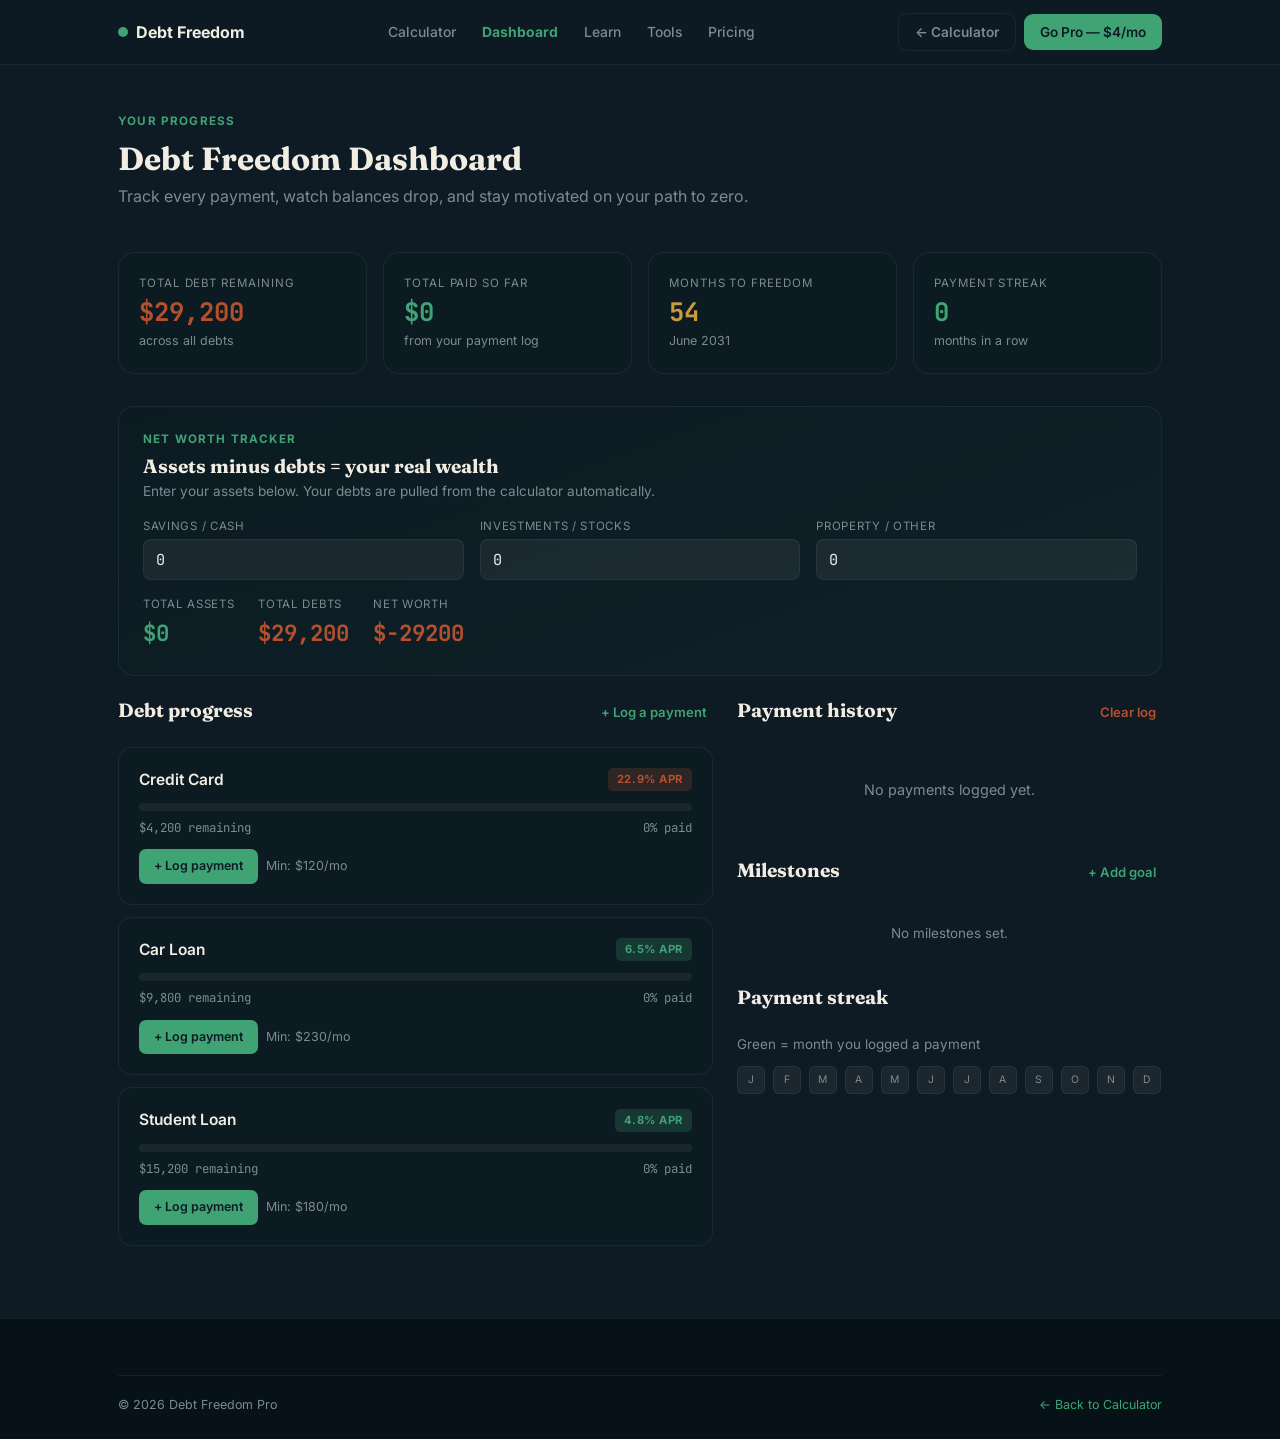
==== commit 1f568285: "Add files via upload" ====
--- a/dashboard.html
+++ b/dashboard.html
@@ -103,7 +103,7 @@
     </div>
     <div class="nav-actions">
       <button class="btn-nav ghost" onclick="location.href='index.html'" type="button">← Calculator</button>
-      <button class="btn-nav primary" id="navUpgrade" type="button">Go Pro</button>
+      <button class="btn-nav primary" id="navUpgrade" type="button">Go Pro — $4/mo</button>
     </div>
   </div>
 </nav>
--- a/style.css
+++ b/style.css
@@ -158,3 +158,68 @@
 button { font: inherit; }
 a { text-decoration: none; }
 input, select { box-sizing: border-box; }
+
+/* ── UPGRADE ADDITIONS ── */
+
+/* Smooth scroll */
+html { scroll-behavior: smooth; }
+
+/* Better focus states */
+button:focus-visible, input:focus-visible, select:focus-visible {
+  outline: 2px solid var(--green-bright);
+  outline-offset: 2px;
+}
+
+/* Insight card hover */
+.insight-card { transition: border-color .2s, transform .2s; }
+.insight-card:hover { border-color: rgba(63,163,116,0.3); transform: translateY(-2px); }
+
+/* Aff card hover */
+.aff-card { transition: border-color .2s, transform .2s; }
+.aff-card:hover { border-color: rgba(63,163,116,0.25); transform: translateY(-2px); }
+
+/* Testi card hover */
+.testi-card { transition: border-color .2s; }
+.testi-card:hover { border-color: rgba(63,163,116,0.3); }
+
+/* Better scrollbar across */
+::-webkit-scrollbar { width: 6px; height: 6px; }
+::-webkit-scrollbar-track { background: transparent; }
+::-webkit-scrollbar-thumb { background: rgba(255,255,255,0.1); border-radius: 6px; }
+::-webkit-scrollbar-thumb:hover { background: rgba(255,255,255,0.18); }
+
+/* Auth modal textarea */
+textarea {
+  box-sizing: border-box;
+  font-family: 'JetBrains Mono', monospace;
+  transition: border-color .15s;
+}
+textarea:focus {
+  outline: none;
+  border-color: var(--green-bright) !important;
+}
+
+/* Mobile nav open */
+.nav-links.mobile-open {
+  display: flex !important;
+  flex-direction: column;
+  position: absolute;
+  top: 100%;
+  left: 0;
+  right: 0;
+  background: var(--ink-2);
+  border-bottom: 1px solid var(--line);
+  padding: 12px 18px;
+  gap: 4px;
+  z-index: 200;
+  animation: fadeUp .2s ease;
+}
+
+/* Print styles */
+@media print {
+  nav.top, .sticky-cta, .modal-backdrop, footer, .affiliate-section, .testimonials,
+  .insights-section, .cta-band, .faq-section, .disclosure, #notifPanel { display: none !important; }
+  body { background: white; color: #0E1A24; }
+  .hero { padding: 24px 0 16px; }
+  .main-grid { grid-template-columns: 1fr 1fr; }
+}
